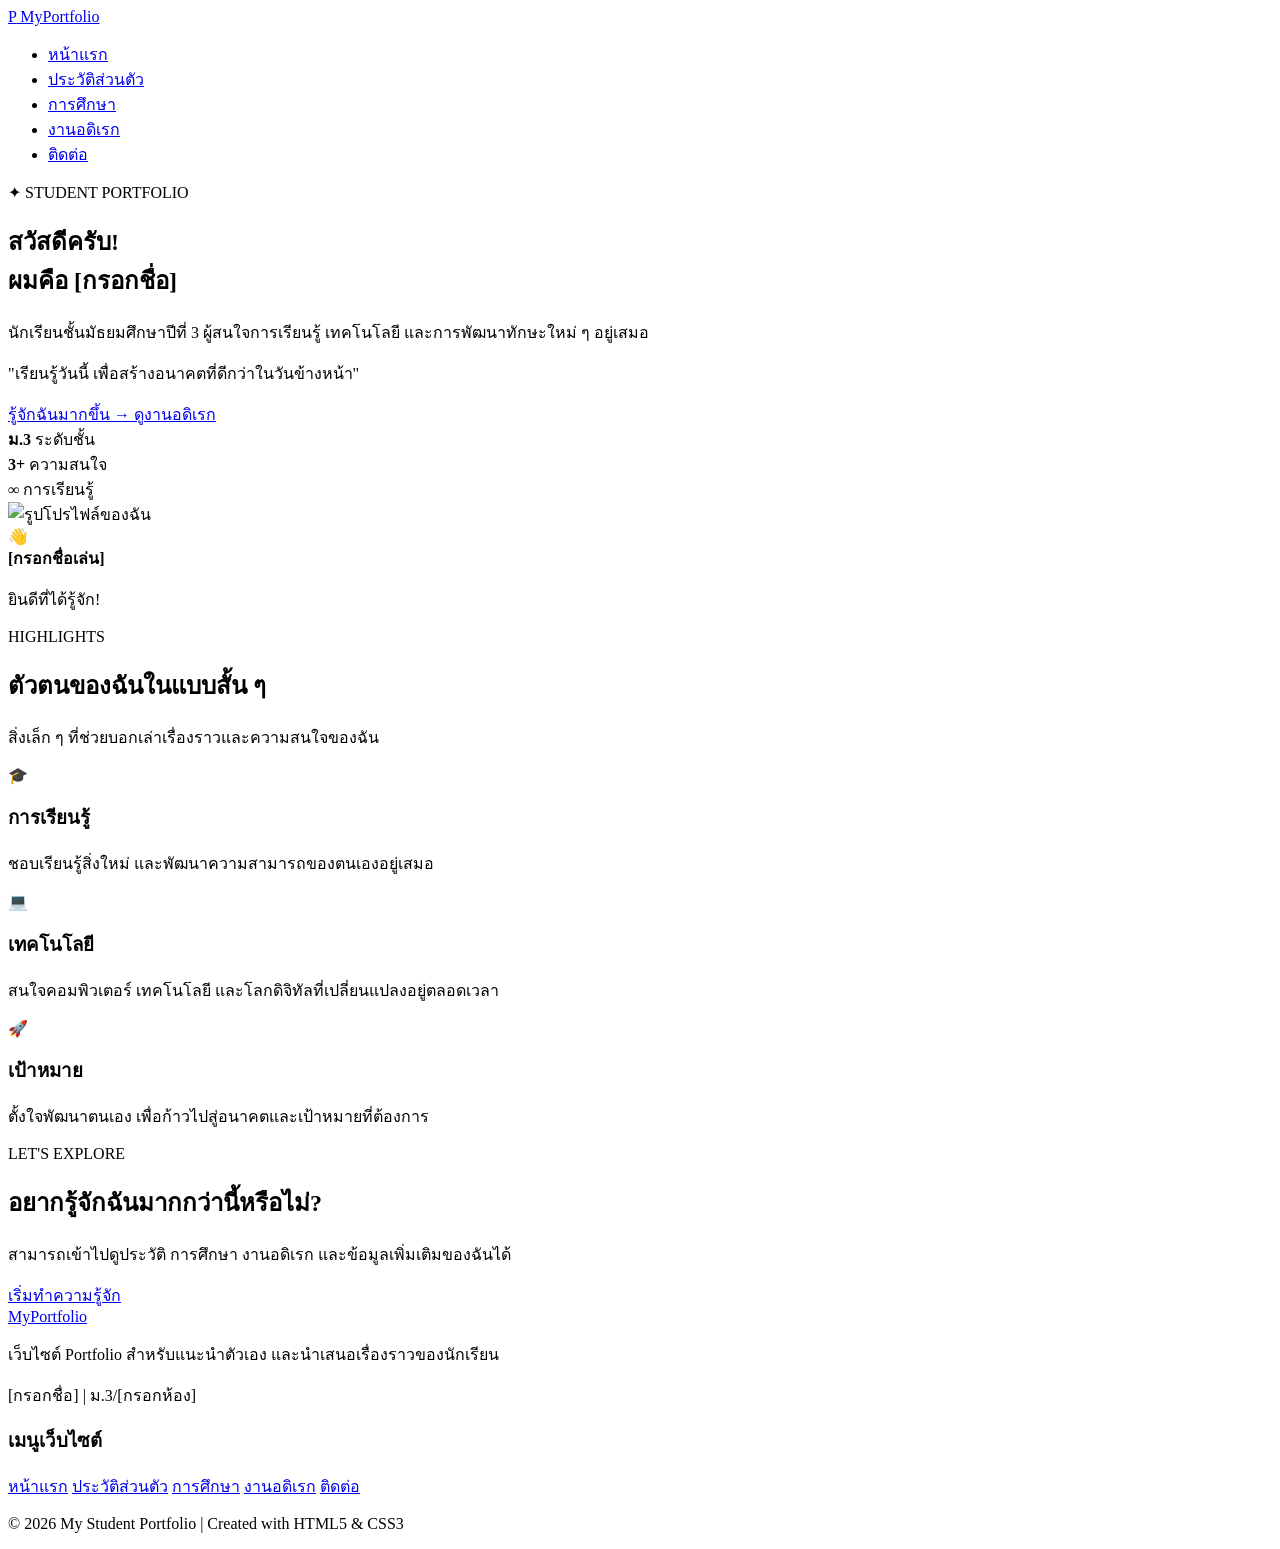
==== index.html @ c2ec310e "Create index.html" ====
<!DOCTYPE html>
<html lang="th">
<head>
    <meta charset="UTF-8">
    <meta name="viewport" content="width=device-width, initial-scale=1.0">

    <title>My Portfolio | หน้าแรก</title>

    <link rel="stylesheet" href="style.css">
</head>

<body>

    <!-- Navigation -->
    <header class="site-header">
        <nav class="navbar container">

            <a href="index.html" class="logo">
                <span class="logo-icon">P</span>
                MyPortfolio
            </a>

            <ul class="nav-menu">
                <li>
                    <a href="index.html" class="active">หน้าแรก</a>
                </li>

                <li>
                    <a href="profile.html">ประวัติส่วนตัว</a>
                </li>

                <li>
                    <a href="education.html">การศึกษา</a>
                </li>

                <li>
                    <a href="hobby.html">งานอดิเรก</a>
                </li>

                <li>
                    <a href="contact.html">ติดต่อ</a>
                </li>
            </ul>

        </nav>
    </header>


    <!-- Main Content -->
    <main>

        <!-- Hero Section -->
        <section class="hero">

            <div class="hero-decoration decoration-1"></div>
            <div class="hero-decoration decoration-2"></div>
            <div class="hero-decoration decoration-3"></div>

            <div class="container hero-content">

                <!-- Hero Text -->
                <div class="hero-text">

                    <p class="hero-small-title">
                        ✦ STUDENT PORTFOLIO
                    </p>

                    <h1>
                        สวัสดีครับ!<br>
                        ผมคือ <span>[กรอกชื่อ]</span>
                    </h1>

                    <p class="hero-description">
                        นักเรียนชั้นมัธยมศึกษาปีที่ 3
                        ผู้สนใจการเรียนรู้ เทคโนโลยี
                        และการพัฒนาทักษะใหม่ ๆ อยู่เสมอ
                    </p>

                    <p class="hero-quote">
                        "เรียนรู้วันนี้ เพื่อสร้างอนาคตที่ดีกว่าในวันข้างหน้า"
                    </p>

                    <div class="hero-buttons">

                        <a href="profile.html" class="btn btn-primary">
                            รู้จักฉันมากขึ้น
                            <span>→</span>
                        </a>

                        <a href="hobby.html" class="btn btn-secondary">
                            ดูงานอดิเรก
                        </a>

                    </div>

                    <!-- Statistics -->
                    <div class="hero-stats">

                        <div class="stat-item">
                            <strong>ม.3</strong>
                            <span>ระดับชั้น</span>
                        </div>

                        <div class="stat-item">
                            <strong>3+</strong>
                            <span>ความสนใจ</span>
                        </div>

                        <div class="stat-item">
                            <strong>∞</strong>
                            <span>การเรียนรู้</span>
                        </div>

                    </div>

                </div>


                <!-- Hero Image -->
                <div class="hero-image-area">

                    <div class="profile-circle-decoration"></div>

                    <div class="hero-profile-card">

                        <div class="image-frame">
                            <img
                                src="https://placehold.co/600x600/E3F2FD/0D47A1?text=My+Profile"
                                alt="รูปโปรไฟล์ของฉัน">
                        </div>

                        <div class="profile-floating-card">
                            <span class="floating-icon">👋</span>

                            <div>
                                <strong>[กรอกชื่อเล่น]</strong>
                                <p>ยินดีที่ได้รู้จัก!</p>
                            </div>
                        </div>

                    </div>

                </div>

            </div>

        </section>


        <!-- Highlight Section -->
        <section class="section highlights-section">

            <div class="container">

                <div class="section-heading center-heading">
                    <p class="section-label">HIGHLIGHTS</p>
                    <h2>ตัวตนของฉันในแบบสั้น ๆ</h2>
                    <p>
                        สิ่งเล็ก ๆ ที่ช่วยบอกเล่าเรื่องราวและความสนใจของฉัน
                    </p>
                </div>

                <div class="highlight-grid">

                    <article class="highlight-card">
                        <div class="highlight-icon">🎓</div>

                        <h3>การเรียนรู้</h3>

                        <p>
                            ชอบเรียนรู้สิ่งใหม่
                            และพัฒนาความสามารถของตนเองอยู่เสมอ
                        </p>
                    </article>


                    <article class="highlight-card">
                        <div class="highlight-icon">💻</div>

                        <h3>เทคโนโลยี</h3>

                        <p>
                            สนใจคอมพิวเตอร์ เทคโนโลยี
                            และโลกดิจิทัลที่เปลี่ยนแปลงอยู่ตลอดเวลา
                        </p>
                    </article>


                    <article class="highlight-card">
                        <div class="highlight-icon">🚀</div>

                        <h3>เป้าหมาย</h3>

                        <p>
                            ตั้งใจพัฒนาตนเอง
                            เพื่อก้าวไปสู่อนาคตและเป้าหมายที่ต้องการ
                        </p>
                    </article>

                </div>

            </div>

        </section>


        <!-- Call To Action -->
        <section class="cta-section">

            <div class="container cta-content">

                <div>
                    <p class="section-label light-label">LET'S EXPLORE</p>

                    <h2>
                        อยากรู้จักฉันมากกว่านี้หรือไม่?
                    </h2>

                    <p>
                        สามารถเข้าไปดูประวัติ การศึกษา
                        งานอดิเรก และข้อมูลเพิ่มเติมของฉันได้
                    </p>
                </div>

                <a href="profile.html" class="btn btn-white">
                    เริ่มทำความรู้จัก
                </a>

            </div>

        </section>

    </main>


    <!-- Footer -->
    <footer class="site-footer">

        <div class="container footer-grid">

            <div class="footer-about">

                <a href="index.html" class="footer-logo">
                    MyPortfolio
                </a>

                <p>
                    เว็บไซต์ Portfolio สำหรับแนะนำตัวเอง
                    และนำเสนอเรื่องราวของนักเรียน
                </p>

                <p class="footer-student">
                    [กรอกชื่อ] | ม.3/[กรอกห้อง]
                </p>

            </div>


            <div class="footer-links">

                <h3>เมนูเว็บไซต์</h3>

                <a href="index.html">หน้าแรก</a>
                <a href="profile.html">ประวัติส่วนตัว</a>
                <a href="education.html">การศึกษา</a>
                <a href="hobby.html">งานอดิเรก</a>
                <a href="contact.html">ติดต่อ</a>

            </div>

        </div>


        <div class="footer-bottom">
            <p>
                © 2026 My Student Portfolio |
                Created with HTML5 & CSS3
            </p>
        </div>

    </footer>

</body>
</html>
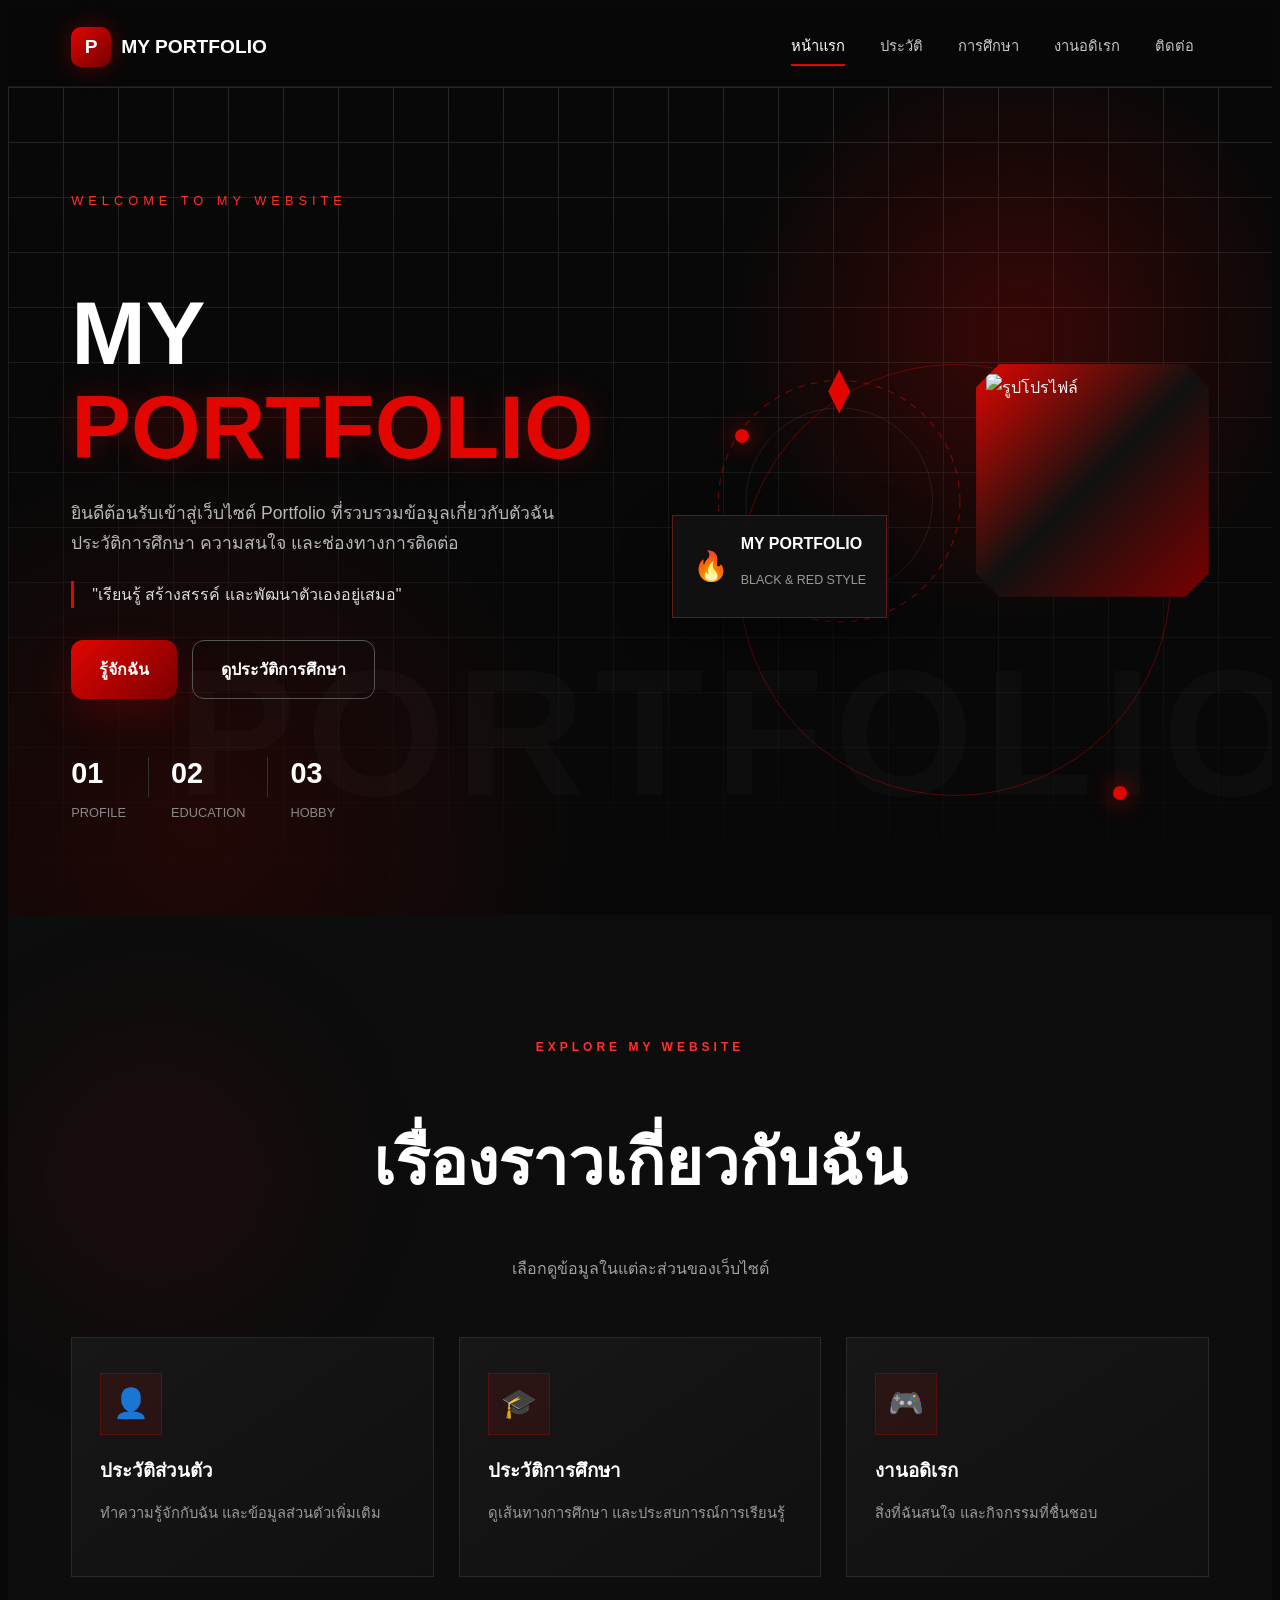
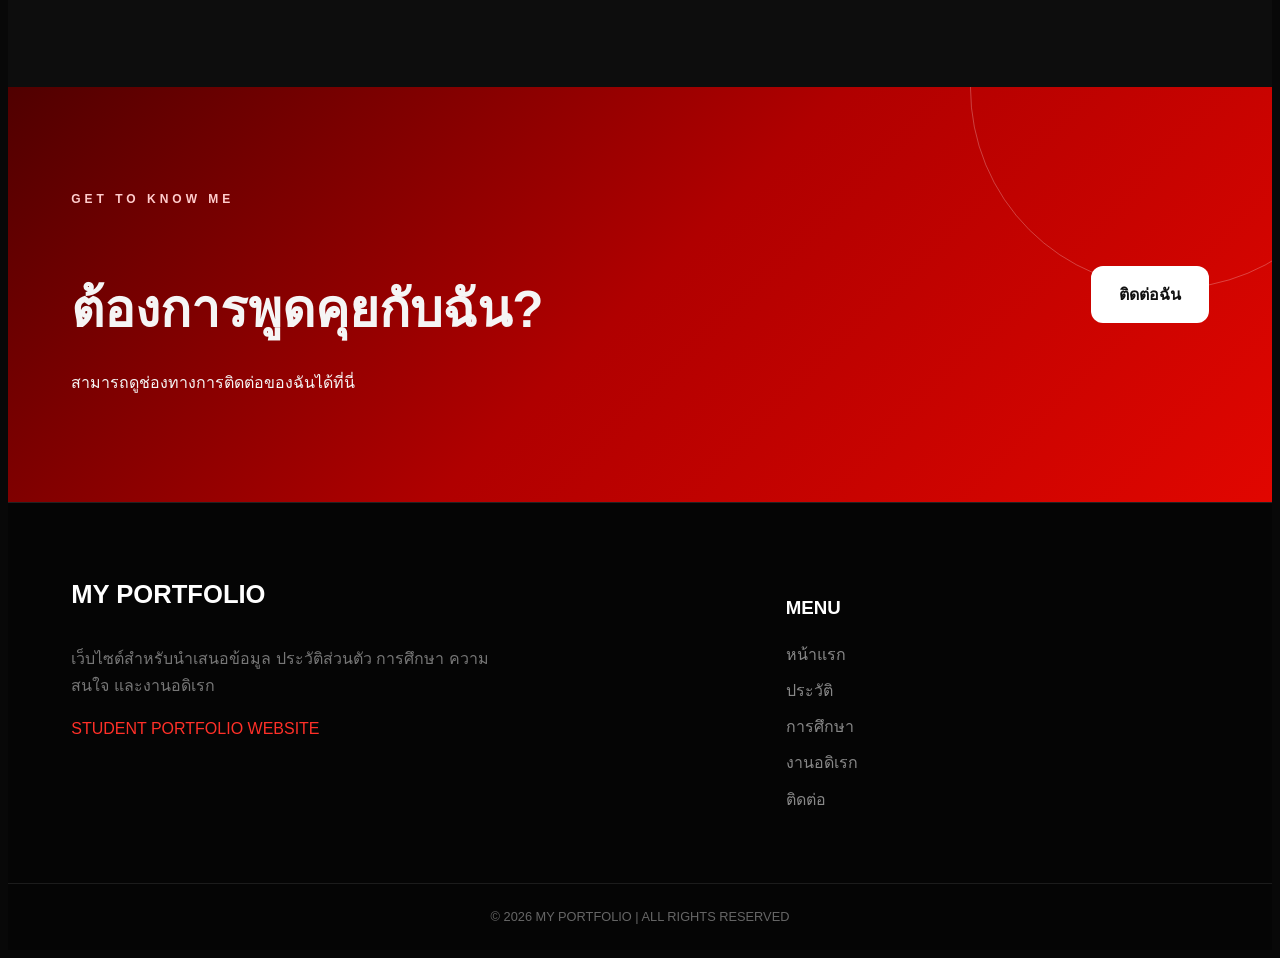
==== commit 2b83dabd: "Update index.html" ====
--- a/index.html
+++ b/index.html
@@ -3,8 +3,7 @@
 <head>
     <meta charset="UTF-8">
     <meta name="viewport" content="width=device-width, initial-scale=1.0">
-
-    <title>My Portfolio | หน้าแรก</title>
+    <title>หน้าแรก | My Portfolio</title>
 
     <link rel="stylesheet" href="style.css">
 </head>
@@ -17,98 +16,74 @@
 
             <a href="index.html" class="logo">
                 <span class="logo-icon">P</span>
-                MyPortfolio
+                MY PORTFOLIO
             </a>
 
             <ul class="nav-menu">
-                <li>
-                    <a href="index.html" class="active">หน้าแรก</a>
-                </li>
-
-                <li>
-                    <a href="profile.html">ประวัติส่วนตัว</a>
-                </li>
-
-                <li>
-                    <a href="education.html">การศึกษา</a>
-                </li>
-
-                <li>
-                    <a href="hobby.html">งานอดิเรก</a>
-                </li>
-
-                <li>
-                    <a href="contact.html">ติดต่อ</a>
-                </li>
+                <li><a href="index.html" class="active">หน้าแรก</a></li>
+                <li><a href="profile.html">ประวัติ</a></li>
+                <li><a href="education.html">การศึกษา</a></li>
+                <li><a href="hobby.html">งานอดิเรก</a></li>
+                <li><a href="contact.html">ติดต่อ</a></li>
             </ul>
 
         </nav>
     </header>
 
 
-    <!-- Main Content -->
+    <!-- Hero -->
     <main>
 
-        <!-- Hero Section -->
         <section class="hero">
 
-            <div class="hero-decoration decoration-1"></div>
-            <div class="hero-decoration decoration-2"></div>
-            <div class="hero-decoration decoration-3"></div>
-
             <div class="container hero-content">
 
-                <!-- Hero Text -->
                 <div class="hero-text">
 
                     <p class="hero-small-title">
-                        ✦ STUDENT PORTFOLIO
+                        WELCOME TO MY WEBSITE
                     </p>
 
                     <h1>
-                        สวัสดีครับ!<br>
-                        ผมคือ <span>[กรอกชื่อ]</span>
+                        MY <span>PORTFOLIO</span>
                     </h1>
 
                     <p class="hero-description">
-                        นักเรียนชั้นมัธยมศึกษาปีที่ 3
-                        ผู้สนใจการเรียนรู้ เทคโนโลยี
-                        และการพัฒนาทักษะใหม่ ๆ อยู่เสมอ
+                        ยินดีต้อนรับเข้าสู่เว็บไซต์ Portfolio
+                        ที่รวบรวมข้อมูลเกี่ยวกับตัวฉัน ประวัติการศึกษา
+                        ความสนใจ และช่องทางการติดต่อ
                     </p>
 
                     <p class="hero-quote">
-                        "เรียนรู้วันนี้ เพื่อสร้างอนาคตที่ดีกว่าในวันข้างหน้า"
+                        "เรียนรู้ สร้างสรรค์ และพัฒนาตัวเองอยู่เสมอ"
                     </p>
 
                     <div class="hero-buttons">
-
                         <a href="profile.html" class="btn btn-primary">
-                            รู้จักฉันมากขึ้น
-                            <span>→</span>
+                            รู้จักฉัน
                         </a>
 
-                        <a href="hobby.html" class="btn btn-secondary">
-                            ดูงานอดิเรก
+                        <a href="education.html" class="btn btn-secondary">
+                            ดูประวัติการศึกษา
                         </a>
-
                     </div>
 
-                    <!-- Statistics -->
+
                     <div class="hero-stats">
 
                         <div class="stat-item">
-                            <strong>ม.3</strong>
-                            <span>ระดับชั้น</span>
+                            <strong>01</strong>
+                            <span>PROFILE</span>
                         </div>
 
                         <div class="stat-item">
-                            <strong>3+</strong>
-                            <span>ความสนใจ</span>
+                            <strong>02</strong>
+                            <span>EDUCATION</span>
                         </div>
 
                         <div class="stat-item">
-                            <strong>∞</strong>
-                            <span>การเรียนรู้</span>
+                            <strong>03</strong>
+                            <span>HOBBY</span>
                         </div>
 
                     </div>
@@ -116,30 +91,62 @@
                 </div>
 
 
-                <!-- Hero Image -->
                 <div class="hero-image-area">
 
+                    <!-- SVG Decoration -->
+                    <svg
+                        class="hero-svg-decoration"
+                        viewBox="0 0 500 500"
+                        xmlns="http://www.w3.org/2000/svg"
+                        aria-hidden="true">
+
+                        <circle
+                            cx="250"
+                            cy="250"
+                            r="220"
+                            fill="none"
+                            stroke="#e10600"
+                            stroke-width="2"
+                            stroke-dasharray="12 12"
+                            opacity="0.5"/>
+
+                        <circle
+                            cx="250"
+                            cy="250"
+                            r="170"
+                            fill="none"
+                            stroke="#ffffff"
+                            stroke-width="1"
+                            opacity="0.15"/>
+
+                        <path
+                            d="M250 10 L270 50 L250 90 L230 50 Z"
+                            fill="#e10600"/>
+
+                    </svg>
+
                     <div class="profile-circle-decoration"></div>
 
                     <div class="hero-profile-card">
 
                         <div class="image-frame">
-                            <img
-                                src="https://placehold.co/600x600/E3F2FD/0D47A1?text=My+Profile"
-                                alt="รูปโปรไฟล์ของฉัน">
-                        </div>
-
-                        <div class="profile-floating-card">
-                            <span class="floating-icon">👋</span>
-
-                            <div>
-                                <strong>[กรอกชื่อเล่น]</strong>
-                                <p>ยินดีที่ได้รู้จัก!</p>
-                            </div>
+                            <!-- เปลี่ยนชื่อรูปตามรูปของคุณ -->
+                            <img src="profile.jpg" alt="รูปโปรไฟล์">
                         </div>
 
                     </div>
 
+                    <div class="profile-floating-card">
+
+                        <div class="floating-icon">🔥</div>
+
+                        <div>
+                            <strong>MY PORTFOLIO</strong>
+                            <p>BLACK & RED STYLE</p>
+                        </div>
+
+                    </div>
+
                 </div>
 
             </div>
@@ -147,55 +154,68 @@
         </section>
 
 
-        <!-- Highlight Section -->
+        <!-- Highlights -->
         <section class="section highlights-section">
 
             <div class="container">
 
                 <div class="section-heading center-heading">
-                    <p class="section-label">HIGHLIGHTS</p>
-                    <h2>ตัวตนของฉันในแบบสั้น ๆ</h2>
+
+                    <p class="section-label">
+                        EXPLORE MY WEBSITE
+                    </p>
+
+                    <h2>เรื่องราวเกี่ยวกับฉัน</h2>
+
                     <p>
-                        สิ่งเล็ก ๆ ที่ช่วยบอกเล่าเรื่องราวและความสนใจของฉัน
-                    </p>
-                </div>
+                        เลือกดูข้อมูลในแต่ละส่วนของเว็บไซต์
+                    </p>
+
+                </div>
+
 
                 <div class="highlight-grid">
 
-                    <article class="highlight-card">
+                    <a href="profile.html" class="highlight-card">
+
+                        <div class="highlight-icon">👤</div>
+
+                        <h3>ประวัติส่วนตัว</h3>
+
+                        <p>
+                            ทำความรู้จักกับฉัน
+                            และข้อมูลส่วนตัวเพิ่มเติม
+                        </p>
+
+                    </a>
+
+
+                    <a href="education.html" class="highlight-card">
+
                         <div class="highlight-icon">🎓</div>
 
-                        <h3>การเรียนรู้</h3>
+                        <h3>ประวัติการศึกษา</h3>
 
                         <p>
-                            ชอบเรียนรู้สิ่งใหม่
-                            และพัฒนาความสามารถของตนเองอยู่เสมอ
+                            ดูเส้นทางการศึกษา
+                            และประสบการณ์การเรียนรู้
                         </p>
-                    </article>
-
-
-                    <article class="highlight-card">
-                        <div class="highlight-icon">💻</div>
-
-                        <h3>เทคโนโลยี</h3>
+
+                    </a>
+
+
+                    <a href="hobby.html" class="highlight-card">
+
+                        <div class="highlight-icon">🎮</div>
+
+                        <h3>งานอดิเรก</h3>
 
                         <p>
-                            สนใจคอมพิวเตอร์ เทคโนโลยี
-                            และโลกดิจิทัลที่เปลี่ยนแปลงอยู่ตลอดเวลา
+                            สิ่งที่ฉันสนใจ
+                            และกิจกรรมที่ชื่นชอบ
                         </p>
-                    </article>
-
-
-                    <article class="highlight-card">
-                        <div class="highlight-icon">🚀</div>
-
-                        <h3>เป้าหมาย</h3>
-
-                        <p>
-                            ตั้งใจพัฒนาตนเอง
-                            เพื่อก้าวไปสู่อนาคตและเป้าหมายที่ต้องการ
-                        </p>
-                    </article>
+
+                    </a>
 
                 </div>
 
@@ -204,26 +224,29 @@
         </section>
 
 
-        <!-- Call To Action -->
+        <!-- CTA -->
         <section class="cta-section">
 
             <div class="container cta-content">
 
                 <div>
-                    <p class="section-label light-label">LET'S EXPLORE</p>
+
+                    <p class="section-label light-label">
+                        GET TO KNOW ME
+                    </p>
 
                     <h2>
-                        อยากรู้จักฉันมากกว่านี้หรือไม่?
+                        ต้องการพูดคุยกับฉัน?
                     </h2>
 
                     <p>
-                        สามารถเข้าไปดูประวัติ การศึกษา
-                        งานอดิเรก และข้อมูลเพิ่มเติมของฉันได้
-                    </p>
-                </div>
-
-                <a href="profile.html" class="btn btn-white">
-                    เริ่มทำความรู้จัก
+                        สามารถดูช่องทางการติดต่อของฉันได้ที่นี่
+                    </p>
+
+                </div>
+
+                <a href="contact.html" class="btn btn-white">
+                    ติดต่อฉัน
                 </a>
 
             </div>
@@ -241,16 +264,16 @@
             <div class="footer-about">
 
                 <a href="index.html" class="footer-logo">
-                    MyPortfolio
+                    MY PORTFOLIO
                 </a>
 
                 <p>
-                    เว็บไซต์ Portfolio สำหรับแนะนำตัวเอง
-                    และนำเสนอเรื่องราวของนักเรียน
+                    เว็บไซต์สำหรับนำเสนอข้อมูล ประวัติส่วนตัว
+                    การศึกษา ความสนใจ และงานอดิเรก
                 </p>
 
                 <p class="footer-student">
-                    [กรอกชื่อ] | ม.3/[กรอกห้อง]
+                    STUDENT PORTFOLIO WEBSITE
                 </p>
 
             </div>
@@ -258,10 +281,10 @@
 
             <div class="footer-links">
 
-                <h3>เมนูเว็บไซต์</h3>
+                <h3>MENU</h3>
 
                 <a href="index.html">หน้าแรก</a>
-                <a href="profile.html">ประวัติส่วนตัว</a>
+                <a href="profile.html">ประวัติ</a>
                 <a href="education.html">การศึกษา</a>
                 <a href="hobby.html">งานอดิเรก</a>
                 <a href="contact.html">ติดต่อ</a>
@@ -272,10 +295,7 @@
 
 
         <div class="footer-bottom">
-            <p>
-                © 2026 My Student Portfolio |
-                Created with HTML5 & CSS3
-            </p>
+            © 2026 MY PORTFOLIO | ALL RIGHTS RESERVED
         </div>
 
     </footer>
--- a/style.css
+++ b/style.css
@@ -0,0 +1,1574 @@
+# style.css — Black & Red Creative Portfolio
+
+```css
+@import url("https://fonts.googleapis.com/css2?family=Kanit:wght@300;400;500;600;700;800&family=Poppins:wght@400;500;600;700;800&display=swap");
+
+/* ========================================
+   RESET
+======================================== */
+
+* {
+    margin: 0;
+    padding: 0;
+    box-sizing: border-box;
+}
+
+html {
+    scroll-behavior: smooth;
+}
+
+body {
+    font-family: "Kanit", sans-serif;
+    background: #080808;
+    color: #f5f5f5;
+    line-height: 1.7;
+    overflow-x: hidden;
+}
+
+a {
+    text-decoration: none;
+    color: inherit;
+}
+
+img {
+    max-width: 100%;
+    display: block;
+}
+
+ul {
+    list-style: none;
+}
+
+
+/* ========================================
+   COLOR VARIABLES
+======================================== */
+
+:root {
+    --black: #080808;
+    --black-light: #111111;
+    --dark-gray: #181818;
+    --gray: #252525;
+    --light-gray: #a0a0a0;
+
+    --red-dark: #7a0000;
+    --red-main: #e10600;
+    --red-bright: #ff3028;
+    --red-soft: #ff706b;
+
+    --white: #ffffff;
+
+    --shadow-red: 0 15px 40px rgba(225, 6, 0, 0.20);
+    --shadow-dark: 0 20px 50px rgba(0, 0, 0, 0.45);
+
+    --radius-sm: 14px;
+    --radius-md: 24px;
+    --radius-lg: 36px;
+}
+
+
+/* ========================================
+   GLOBAL ELEMENTS
+======================================== */
+
+.container {
+    width: min(1180px, 90%);
+    margin: auto;
+    position: relative;
+}
+
+.section {
+    position: relative;
+    padding: 110px 0;
+}
+
+.section::before {
+    content: "";
+    position: absolute;
+    width: 300px;
+    height: 300px;
+    border-radius: 50%;
+    background: rgba(225, 6, 0, 0.06);
+    filter: blur(70px);
+    pointer-events: none;
+}
+
+.section-heading {
+    margin-bottom: 55px;
+}
+
+.center-heading {
+    max-width: 750px;
+    margin-left: auto;
+    margin-right: auto;
+    text-align: center;
+}
+
+.section-label {
+    display: inline-block;
+    margin-bottom: 14px;
+    color: var(--red-bright);
+    font-family: "Poppins", sans-serif;
+    font-size: 0.75rem;
+    font-weight: 700;
+    letter-spacing: 4px;
+    text-transform: uppercase;
+}
+
+.section-heading h2 {
+    color: var(--white);
+    font-size: clamp(2.3rem, 5vw, 4rem);
+    line-height: 1.2;
+}
+
+.section-heading p:not(.section-label) {
+    margin-top: 15px;
+    color: var(--light-gray);
+}
+
+
+/* ========================================
+   NAVIGATION
+======================================== */
+
+.site-header {
+    position: sticky;
+    top: 0;
+    z-index: 1000;
+    background: rgba(8, 8, 8, 0.85);
+    backdrop-filter: blur(16px);
+    border-bottom: 1px solid rgba(255, 255, 255, 0.06);
+}
+
+.navbar {
+    min-height: 78px;
+    display: flex;
+    align-items: center;
+    justify-content: space-between;
+    gap: 30px;
+}
+
+.logo {
+    display: flex;
+    align-items: center;
+    gap: 10px;
+    font-family: "Poppins", sans-serif;
+    font-size: 1.2rem;
+    font-weight: 800;
+    color: var(--white);
+}
+
+.logo-icon {
+    width: 40px;
+    height: 40px;
+    display: grid;
+    place-items: center;
+    color: white;
+    background: linear-gradient(135deg, var(--red-main), #730000);
+    border-radius: 10px;
+    box-shadow: 0 0 25px rgba(225, 6, 0, 0.35);
+}
+
+.nav-menu {
+    display: flex;
+    align-items: center;
+    gap: 5px;
+}
+
+.nav-menu a {
+    position: relative;
+    display: block;
+    padding: 10px 15px;
+    color: #c5c5c5;
+    font-size: 0.92rem;
+    font-weight: 500;
+    transition: 0.3s;
+}
+
+.nav-menu a::after {
+    content: "";
+    position: absolute;
+    left: 15px;
+    bottom: 4px;
+    width: 0;
+    height: 2px;
+    background: var(--red-main);
+    transition: 0.3s;
+}
+
+.nav-menu a:hover,
+.nav-menu a.active {
+    color: white;
+}
+
+.nav-menu a:hover::after,
+.nav-menu a.active::after {
+    width: calc(100% - 30px);
+}
+
+
+/* ========================================
+   BUTTONS
+======================================== */
+
+.btn {
+    position: relative;
+    display: inline-flex;
+    align-items: center;
+    justify-content: center;
+    gap: 10px;
+    padding: 15px 28px;
+    border-radius: 12px;
+    font-weight: 600;
+    overflow: hidden;
+    transition: 0.35s;
+}
+
+.btn-primary {
+    background: linear-gradient(
+        135deg,
+        var(--red-main),
+        var(--red-dark)
+    );
+    color: white;
+    box-shadow: var(--shadow-red);
+}
+
+.btn-primary::before {
+    content: "";
+    position: absolute;
+    width: 30px;
+    height: 180%;
+    top: -40%;
+    left: -80px;
+    background: rgba(255, 255, 255, 0.35);
+    transform: rotate(25deg);
+    transition: 0.5s;
+}
+
+.btn-primary:hover::before {
+    left: 120%;
+}
+
+.btn-primary:hover {
+    transform: translateY(-5px);
+    box-shadow: 0 20px 45px rgba(225, 6, 0, 0.35);
+}
+
+.btn-secondary {
+    color: white;
+    background: transparent;
+    border: 1px solid #555;
+}
+
+.btn-secondary:hover {
+    border-color: var(--red-main);
+    background: rgba(225, 6, 0, 0.08);
+    transform: translateY(-5px);
+}
+
+.btn-white {
+    background: white;
+    color: #111;
+}
+
+.btn-white:hover {
+    transform: translateY(-5px);
+    box-shadow: 0 15px 35px rgba(0, 0, 0, 0.35);
+}
+
+
+/* ========================================
+   HERO
+======================================== */
+
+.hero {
+    position: relative;
+    min-height: calc(100vh - 78px);
+    display: flex;
+    align-items: center;
+    overflow: hidden;
+    background:
+        radial-gradient(circle at 80% 30%, rgba(225, 6, 0, 0.22), transparent 25%),
+        radial-gradient(circle at 15% 90%, rgba(225, 6, 0, 0.12), transparent 30%),
+        #080808;
+}
+
+.hero::before {
+    content: "";
+    position: absolute;
+    inset: 0;
+    opacity: 0.12;
+    background-image:
+        linear-gradient(#ffffff 1px, transparent 1px),
+        linear-gradient(90deg, #ffffff 1px, transparent 1px);
+    background-size: 55px 55px;
+    mask-image: linear-gradient(to bottom, black, transparent);
+}
+
+.hero::after {
+    content: "PORTFOLIO";
+    position: absolute;
+    right: -40px;
+    bottom: 30px;
+    color: rgba(255, 255, 255, 0.025);
+    font-family: "Poppins", sans-serif;
+    font-size: clamp(5rem, 14vw, 14rem);
+    font-weight: 800;
+    letter-spacing: 10px;
+    pointer-events: none;
+}
+
+.hero-content {
+    position: relative;
+    z-index: 2;
+    display: grid;
+    grid-template-columns: 1.05fr 0.95fr;
+    align-items: center;
+    gap: 70px;
+    padding: 90px 0;
+}
+
+.hero-text {
+    animation: fadeUp 0.9s ease;
+}
+
+.hero-small-title {
+    margin-bottom: 15px;
+    color: var(--red-bright);
+    font-family: "Poppins", sans-serif;
+    font-size: 0.8rem;
+    letter-spacing: 5px;
+}
+
+.hero h1 {
+    margin-bottom: 25px;
+    color: white;
+    font-size: clamp(3rem, 7vw, 6rem);
+    line-height: 1.05;
+}
+
+.hero h1 span {
+    color: var(--red-main);
+    text-shadow: 0 0 30px rgba(225, 6, 0, 0.3);
+}
+
+.hero-description {
+    max-width: 620px;
+    color: #b7b7b7;
+    font-size: 1.1rem;
+}
+
+.hero-quote {
+    margin-top: 22px;
+    padding-left: 18px;
+    border-left: 3px solid var(--red-main);
+    color: #dddddd;
+}
+
+.hero-buttons {
+    display: flex;
+    flex-wrap: wrap;
+    gap: 15px;
+    margin-top: 32px;
+}
+
+.hero-stats {
+    display: flex;
+    gap: 45px;
+    margin-top: 50px;
+}
+
+.stat-item {
+    position: relative;
+}
+
+.stat-item:not(:last-child)::after {
+    content: "";
+    position: absolute;
+    right: -23px;
+    top: 8px;
+    width: 1px;
+    height: 40px;
+    background: #333;
+}
+
+.stat-item strong {
+    display: block;
+    color: white;
+    font-family: "Poppins", sans-serif;
+    font-size: 1.8rem;
+}
+
+.stat-item span {
+    color: #888;
+    font-size: 0.8rem;
+}
+
+
+/* ========================================
+   HERO PROFILE
+======================================== */
+
+.hero-image-area {
+    position: relative;
+    display: flex;
+    justify-content: center;
+    animation: fadeIn 1.2s ease;
+}
+
+.profile-circle-decoration {
+    position: absolute;
+    width: 430px;
+    height: 430px;
+    border: 1px solid rgba(225, 6, 0, 0.35);
+    border-radius: 50%;
+    animation: rotateSlow 15s linear infinite;
+}
+
+.profile-circle-decoration::before,
+.profile-circle-decoration::after {
+    content: "";
+    position: absolute;
+    width: 14px;
+    height: 14px;
+    border-radius: 50%;
+    background: var(--red-main);
+    box-shadow: 0 0 25px var(--red-main);
+}
+
+.profile-circle-decoration::before {
+    top: 15%;
+    left: -5px;
+}
+
+.profile-circle-decoration::after {
+    right: 10%;
+    bottom: -5px;
+}
+
+.hero-profile-card {
+    position: relative;
+    z-index: 2;
+    width: min(100%, 430px);
+}
+
+.image-frame {
+    position: relative;
+    padding: 10px;
+    background: linear-gradient(
+        135deg,
+        var(--red-main),
+        #111,
+        var(--red-dark)
+    );
+    clip-path: polygon(
+        10% 0,
+        90% 0,
+        100% 10%,
+        100% 90%,
+        90% 100%,
+        10% 100%,
+        0 90%,
+        0 10%
+    );
+    box-shadow: 0 0 50px rgba(225, 6, 0, 0.2);
+    transition: 0.5s;
+}
+
+.image-frame:hover {
+    transform: scale(1.04);
+}
+
+.image-frame img {
+    width: 100%;
+    aspect-ratio: 1 / 1;
+    object-fit: cover;
+    filter: grayscale(20%);
+    transition: 0.5s;
+}
+
+.image-frame:hover img {
+    filter: grayscale(0%);
+    transform: scale(1.04);
+}
+
+.profile-floating-card {
+    position: absolute;
+    left: -30px;
+    bottom: 20px;
+    display: flex;
+    align-items: center;
+    gap: 12px;
+    padding: 14px 20px;
+    background: rgba(18, 18, 18, 0.9);
+    border: 1px solid rgba(255, 48, 40, 0.35);
+    backdrop-filter: blur(10px);
+    box-shadow: var(--shadow-dark);
+    animation: floating 3s ease-in-out infinite;
+}
+
+.floating-icon {
+    font-size: 1.8rem;
+}
+
+.profile-floating-card strong {
+    color: white;
+}
+
+.profile-floating-card p {
+    color: #999;
+    font-size: 0.78rem;
+}
+
+
+/* ========================================
+   HIGHLIGHT CARDS
+======================================== */
+
+.highlights-section {
+    background: #0d0d0d;
+}
+
+.highlight-grid {
+    display: grid;
+    grid-template-columns: repeat(3, 1fr);
+    gap: 25px;
+}
+
+.highlight-card {
+    position: relative;
+    padding: 35px 28px;
+    background: linear-gradient(145deg, #171717, #101010);
+    border: 1px solid #282828;
+    overflow: hidden;
+    transition: 0.4s;
+}
+
+.highlight-card::before {
+    content: "";
+    position: absolute;
+    top: 0;
+    left: 0;
+    width: 4px;
+    height: 0;
+    background: var(--red-main);
+    transition: 0.4s;
+}
+
+.highlight-card:hover::before {
+    height: 100%;
+}
+
+.highlight-card:hover {
+    transform: translateY(-10px);
+    border-color: rgba(225, 6, 0, 0.4);
+    box-shadow: var(--shadow-red);
+}
+
+.highlight-icon {
+    width: 60px;
+    height: 60px;
+    display: grid;
+    place-items: center;
+    margin-bottom: 20px;
+    background: rgba(225, 6, 0, 0.1);
+    border: 1px solid rgba(225, 6, 0, 0.25);
+    color: var(--red-bright);
+    font-size: 1.8rem;
+}
+
+.highlight-card h3 {
+    margin-bottom: 10px;
+    color: white;
+}
+
+.highlight-card p {
+    color: #999;
+    font-size: 0.92rem;
+}
+
+
+/* ========================================
+   CTA
+======================================== */
+
+.cta-section {
+    position: relative;
+    padding: 90px 0;
+    overflow: hidden;
+    background:
+        linear-gradient(
+            135deg,
+            #500000,
+            #b00000,
+            #e10600
+        );
+}
+
+.cta-section::after {
+    content: "";
+    position: absolute;
+    width: 400px;
+    height: 400px;
+    right: -100px;
+    top: -200px;
+    border: 1px solid rgba(255, 255, 255, 0.25);
+    border-radius: 50%;
+}
+
+.cta-content {
+    position: relative;
+    z-index: 2;
+    display: flex;
+    align-items: center;
+    justify-content: space-between;
+    gap: 40px;
+}
+
+.cta-content h2 {
+    margin-bottom: 12px;
+    font-size: clamp(2rem, 4vw, 3.2rem);
+}
+
+.light-label {
+    color: #ffcccc;
+}
+
+
+/* ========================================
+   PAGE HEADER
+======================================== */
+
+.page-header {
+    position: relative;
+    padding: 110px 0;
+    overflow: hidden;
+    text-align: center;
+    background:
+        radial-gradient(circle at center, rgba(225, 6, 0, 0.16), transparent 40%),
+        #0a0a0a;
+}
+
+.page-header::before {
+    content: "";
+    position: absolute;
+    width: 500px;
+    height: 500px;
+    top: -350px;
+    left: 50%;
+    transform: translateX(-50%);
+    border: 1px solid rgba(225, 6, 0, 0.3);
+    border-radius: 50%;
+}
+
+.page-header h1 {
+    position: relative;
+    color: white;
+    font-size: clamp(2.7rem, 6vw, 5rem);
+    z-index: 2;
+}
+
+.page-header p {
+    position: relative;
+    z-index: 2;
+    color: #999;
+}
+
+
+/* ========================================
+   PROFILE PAGE
+======================================== */
+
+.profile-layout {
+    display: grid;
+    grid-template-columns: 0.85fr 1.15fr;
+    align-items: center;
+    gap: 80px;
+}
+
+.profile-image-column {
+    position: relative;
+}
+
+.large-profile-frame {
+    position: relative;
+    padding: 10px;
+    background: linear-gradient(135deg, var(--red-main), #111);
+    clip-path: polygon(
+        0 8%,
+        8% 0,
+        92% 0,
+        100% 8%,
+        100% 92%,
+        92% 100%,
+        8% 100%,
+        0 92%
+    );
+}
+
+.large-profile-frame img {
+    width: 100%;
+    aspect-ratio: 4 / 5;
+    object-fit: cover;
+    filter: grayscale(30%);
+}
+
+.profile-badge {
+    position: absolute;
+    right: -20px;
+    bottom: 25px;
+    padding: 15px 22px;
+    background: var(--red-main);
+    color: white;
+    font-family: "Poppins", sans-serif;
+    font-weight: 600;
+    box-shadow: var(--shadow-red);
+}
+
+.profile-info-column h2 {
+    margin-bottom: 20px;
+    color: white;
+    font-size: clamp(2.2rem, 5vw, 4rem);
+    line-height: 1.2;
+}
+
+.profile-info-column h2 span {
+    color: var(--red-main);
+}
+
+.profile-intro {
+    margin-bottom: 30px;
+    color: #aaa;
+}
+
+.info-grid {
+    display: grid;
+    grid-template-columns: repeat(2, 1fr);
+    gap: 15px;
+}
+
+.info-box {
+    display: flex;
+    align-items: center;
+    gap: 14px;
+    padding: 20px;
+    background: #121212;
+    border: 1px solid #292929;
+    transition: 0.3s;
+}
+
+.info-box:hover {
+    border-color: var(--red-main);
+    transform: translateY(-5px);
+}
+
+.info-icon {
+    width: 48px;
+    height: 48px;
+    display: grid;
+    place-items: center;
+    background: rgba(225, 6, 0, 0.1);
+    border: 1px solid rgba(225, 6, 0, 0.2);
+}
+
+.info-box small {
+    display: block;
+    color: #777;
+}
+
+.info-box strong {
+    color: white;
+}
+
+.about-section {
+    background: #0e0e0e;
+}
+
+.about-grid {
+    display: grid;
+    grid-template-columns: 1fr 1fr;
+    gap: 70px;
+}
+
+.about-text h2 {
+    margin-bottom: 20px;
+    color: white;
+    font-size: 3rem;
+}
+
+.about-text p {
+    margin-bottom: 15px;
+    color: #aaa;
+}
+
+.text-link {
+    display: inline-block;
+    margin-top: 20px;
+    color: var(--red-bright);
+    font-weight: 600;
+    transition: 0.3s;
+}
+
+.text-link:hover {
+    transform: translateX(8px);
+}
+
+.about-features {
+    display: grid;
+    gap: 15px;
+}
+
+.feature-item {
+    display: flex;
+    gap: 20px;
+    padding: 22px;
+    background: #151515;
+    border: 1px solid #252525;
+    transition: 0.3s;
+}
+
+.feature-item:hover {
+    transform: translateX(10px);
+    border-color: rgba(225, 6, 0, 0.4);
+}
+
+.feature-number {
+    min-width: 50px;
+    height: 50px;
+    display: grid;
+    place-items: center;
+    background: var(--red-main);
+    color: white;
+    font-family: "Poppins", sans-serif;
+    font-weight: 700;
+}
+
+.feature-item h3 {
+    color: white;
+}
+
+.feature-item p {
+    color: #888;
+    font-size: 0.9rem;
+}
+
+
+/* ========================================
+   EDUCATION TIMELINE
+======================================== */
+
+.timeline {
+    position: relative;
+    max-width: 900px;
+    margin: auto;
+}
+
+.timeline::before {
+    content: "";
+    position: absolute;
+    left: 26px;
+    top: 20px;
+    bottom: 20px;
+    width: 2px;
+    background: linear-gradient(
+        transparent,
+        var(--red-main),
+        transparent
+    );
+    box-shadow: 0 0 12px rgba(225, 6, 0, 0.6);
+}
+
+.timeline-item {
+    position: relative;
+    display: grid;
+    grid-template-columns: 55px 1fr;
+    gap: 35px;
+    margin-bottom: 45px;
+}
+
+.timeline-dot {
+    position: relative;
+    z-index: 2;
+    width: 55px;
+    height: 55px;
+    display: grid;
+    place-items: center;
+    border-radius: 50%;
+    background: #111;
+    border: 2px solid var(--red-main);
+    color: var(--red-bright);
+    box-shadow: 0 0 25px rgba(225, 6, 0, 0.2);
+    font-family: "Poppins", sans-serif;
+    font-weight: 700;
+}
+
+.timeline-content {
+    position: relative;
+    padding: 28px;
+    background: linear-gradient(145deg, #161616, #101010);
+    border: 1px solid #292929;
+    transition: 0.35s;
+}
+
+.timeline-content::before {
+    content: "";
+    position: absolute;
+    left: 0;
+    top: 0;
+    width: 5px;
+    height: 100%;
+    background: var(--red-main);
+}
+
+.timeline-content:hover {
+    transform: translateX(8px);
+    border-color: rgba(225, 6, 0, 0.45);
+    box-shadow: var(--shadow-red);
+}
+
+.timeline-period {
+    color: var(--red-bright);
+    font-size: 0.82rem;
+    font-weight: 600;
+}
+
+.timeline-content h3 {
+    margin: 8px 0;
+    color: white;
+}
+
+.timeline-content p {
+    color: #999;
+}
+
+.timeline-item.current .timeline-dot {
+    background: var(--red-main);
+    color: white;
+}
+
+.education-highlight-section {
+    background: #101010;
+}
+
+.education-highlight-grid {
+    display: grid;
+    grid-template-columns: repeat(3, 1fr);
+    gap: 20px;
+}
+
+.education-highlight-card {
+    padding: 30px;
+    background: #171717;
+    border: 1px solid #292929;
+    transition: 0.3s;
+}
+
+.education-highlight-card:hover {
+    transform: translateY(-8px);
+    border-color: var(--red-main);
+}
+
+.education-highlight-card span {
+    display: block;
+    margin-bottom: 15px;
+    font-size: 2rem;
+}
+
+.education-highlight-card small {
+    display: block;
+    margin-bottom: 7px;
+    color: #777;
+}
+
+.education-highlight-card strong {
+    color: white;
+}
+
+.table-wrapper {
+    overflow-x: auto;
+    border: 1px solid #2b2b2b;
+}
+
+.education-table {
+    width: 100%;
+    min-width: 650px;
+    border-collapse: collapse;
+    background: #111;
+}
+
+.education-table th {
+    padding: 20px;
+    text-align: left;
+    background: var(--red-dark);
+    color: white;
+}
+
+.education-table td {
+    padding: 20px;
+    border-bottom: 1px solid #292929;
+    color: #aaa;
+}
+
+.education-table tbody tr {
+    transition: 0.3s;
+}
+
+.education-table tbody tr:hover {
+    background: rgba(225, 6, 0, 0.08);
+}
+
+
+/* ========================================
+   HOBBY PAGE
+======================================== */
+
+.hobby-grid {
+    display: grid;
+    grid-template-columns: repeat(3, 1fr);
+    gap: 24px;
+}
+
+.hobby-card {
+    position: relative;
+    min-height: 290px;
+    padding: 32px;
+    background:
+        linear-gradient(145deg, #191919, #0e0e0e);
+    border: 1px solid #292929;
+    overflow: hidden;
+    transition: 0.4s;
+}
+
+.hobby-card::before {
+    content: "";
+    position: absolute;
+    width: 160px;
+    height: 160px;
+    right: -80px;
+    bottom: -80px;
+    border-radius: 50%;
+    background: rgba(225, 6, 0, 0.08);
+    transition: 0.4s;
+}
+
+.hobby-card:hover::before {
+    transform: scale(2);
+}
+
+.hobby-card:hover {
+    transform: translateY(-12px);
+    border-color: var(--red-main);
+    box-shadow: var(--shadow-red);
+}
+
+.hobby-icon {
+    position: relative;
+    z-index: 2;
+    width: 70px;
+    height: 70px;
+    display: grid;
+    place-items: center;
+    margin-bottom: 22px;
+    background: rgba(225, 6, 0, 0.12);
+    border: 1px solid rgba(225, 6, 0, 0.25);
+    font-size: 2rem;
+    transition: 0.4s;
+}
+
+.hobby-card:hover .hobby-icon {
+    transform: rotate(-8deg) scale(1.1);
+}
+
+.hobby-card h2 {
+    position: relative;
+    z-index: 2;
+    margin-bottom: 10px;
+    color: white;
+}
+
+.hobby-card p {
+    position: relative;
+    z-index: 2;
+    color: #999;
+}
+
+.hobby-number {
+    position: absolute;
+    z-index: 2;
+    right: 25px;
+    bottom: 18px;
+    color: rgba(225, 6, 0, 0.35);
+    font-family: "Poppins", sans-serif;
+    font-size: 2.4rem;
+    font-weight: 800;
+}
+
+.favorite-hobby-section {
+    background: #0e0e0e;
+}
+
+.favorite-hobby-layout {
+    display: grid;
+    grid-template-columns: 1fr 1fr;
+    gap: 70px;
+    align-items: center;
+}
+
+.favorite-hobby-image {
+    position: relative;
+    padding: 8px;
+    background: linear-gradient(135deg, var(--red-main), transparent);
+}
+
+.favorite-hobby-image img {
+    width: 100%;
+    aspect-ratio: 16 / 10;
+    object-fit: cover;
+    filter: grayscale(40%);
+    transition: 0.5s;
+}
+
+.favorite-hobby-image:hover img {
+    filter: grayscale(0%);
+    transform: scale(1.03);
+}
+
+.favorite-hobby-text h2 {
+    margin-bottom: 15px;
+    color: white;
+    font-size: 3rem;
+    line-height: 1.2;
+}
+
+.favorite-hobby-text h3 {
+    margin-bottom: 15px;
+    color: var(--red-bright);
+}
+
+.favorite-hobby-text p {
+    margin-bottom: 25px;
+    color: #999;
+}
+
+
+/* ========================================
+   CONTACT
+======================================== */
+
+.contact-intro {
+    margin-bottom: 50px;
+    text-align: center;
+}
+
+.contact-intro h2 {
+    margin-bottom: 12px;
+    color: white;
+    font-size: 3rem;
+}
+
+.contact-intro p {
+    color: #999;
+}
+
+.contact-grid {
+    display: grid;
+    grid-template-columns: repeat(3, 1fr);
+    gap: 24px;
+}
+
+.contact-card {
+    padding: 40px 28px;
+    text-align: center;
+    background: linear-gradient(145deg, #171717, #101010);
+    border: 1px solid #292929;
+    transition: 0.35s;
+}
+
+.contact-card:hover {
+    transform: translateY(-10px);
+    border-color: var(--red-main);
+    box-shadow: var(--shadow-red);
+}
+
+.contact-icon {
+    width: 70px;
+    height: 70px;
+    display: grid;
+    place-items: center;
+    margin: 0 auto 20px;
+    background: rgba(225, 6, 0, 0.1);
+    border: 1px solid rgba(225, 6, 0, 0.25);
+    font-size: 2rem;
+}
+
+.contact-card h3 {
+    margin-bottom: 8px;
+    color: white;
+}
+
+.contact-card p {
+    margin-bottom: 15px;
+    color: #999;
+}
+
+.contact-card a,
+.contact-card span {
+    color: var(--red-bright);
+    font-weight: 600;
+}
+
+.contact-cta {
+    position: relative;
+    padding: 110px 0;
+    overflow: hidden;
+    background:
+        radial-gradient(circle at center, #e10600 0%, #7a0000 40%, #100000 100%);
+}
+
+.contact-cta::before,
+.contact-cta::after {
+    content: "";
+    position: absolute;
+    border-radius: 50%;
+    border: 1px solid rgba(255, 255, 255, 0.15);
+}
+
+.contact-cta::before {
+    width: 500px;
+    height: 500px;
+    top: -250px;
+    left: -100px;
+}
+
+.contact-cta::after {
+    width: 350px;
+    height: 350px;
+    bottom: -200px;
+    right: -80px;
+}
+
+.contact-cta-content {
+    position: relative;
+    z-index: 2;
+    max-width: 750px;
+    margin: auto;
+    text-align: center;
+}
+
+.cta-profile-icon {
+    width: 85px;
+    height: 85px;
+    display: grid;
+    place-items: center;
+    margin: 0 auto 25px;
+    border: 1px solid rgba(255, 255, 255, 0.4);
+    border-radius: 50%;
+    background: rgba(0, 0, 0, 0.15);
+    font-size: 2.5rem;
+}
+
+.contact-cta h2 {
+    margin-bottom: 15px;
+    font-size: clamp(2rem, 5vw, 3.5rem);
+}
+
+.contact-cta p {
+    margin-bottom: 30px;
+}
+
+
+/* ========================================
+   FOOTER
+======================================== */
+
+.site-footer {
+    background: #050505;
+    border-top: 1px solid #222;
+    color: white;
+}
+
+.footer-grid {
+    display: grid;
+    grid-template-columns: 1.5fr 1fr;
+    gap: 80px;
+    padding: 70px 0;
+}
+
+.footer-logo {
+    display: inline-block;
+    margin-bottom: 12px;
+    color: white;
+    font-family: "Poppins", sans-serif;
+    font-size: 1.6rem;
+    font-weight: 800;
+}
+
+.footer-about p {
+    max-width: 450px;
+    color: #777;
+}
+
+.footer-student {
+    margin-top: 15px;
+    color: var(--red-bright) !important;
+}
+
+.footer-links {
+    display: flex;
+    flex-direction: column;
+    gap: 9px;
+}
+
+.footer-links h3 {
+    margin-bottom: 8px;
+}
+
+.footer-links a {
+    color: #888;
+    transition: 0.3s;
+}
+
+.footer-links a:hover {
+    padding-left: 8px;
+    color: var(--red-bright);
+}
+
+.footer-bottom {
+    padding: 22px;
+    border-top: 1px solid #1c1c1c;
+    color: #666;
+    text-align: center;
+    font-size: 0.8rem;
+}
+
+
+/* ========================================
+   ANIMATION
+======================================== */
+
+@keyframes fadeUp {
+
+    from {
+        opacity: 0;
+        transform: translateY(35px);
+    }
+
+    to {
+        opacity: 1;
+        transform: translateY(0);
+    }
+
+}
+
+@keyframes fadeIn {
+
+    from {
+        opacity: 0;
+    }
+
+    to {
+        opacity: 1;
+    }
+
+}
+
+@keyframes floating {
+
+    0%,
+    100% {
+        transform: translateY(0);
+    }
+
+    50% {
+        transform: translateY(-12px);
+    }
+
+}
+
+@keyframes rotateSlow {
+
+    from {
+        transform: rotate(0deg);
+    }
+
+    to {
+        transform: rotate(360deg);
+    }
+
+}
+
+
+/* ========================================
+   TABLET
+======================================== */
+
+@media (max-width: 900px) {
+
+    .navbar {
+        flex-direction: column;
+        padding: 14px 0;
+    }
+
+    .nav-menu {
+        justify-content: center;
+        flex-wrap: wrap;
+    }
+
+    .hero {
+        min-height: auto;
+    }
+
+    .hero-content {
+        grid-template-columns: 1fr;
+        padding: 80px 0;
+        text-align: center;
+    }
+
+    .hero-description {
+        margin: auto;
+    }
+
+    .hero-quote {
+        text-align: left;
+    }
+
+    .hero-buttons,
+    .hero-stats {
+        justify-content: center;
+    }
+
+    .profile-layout,
+    .about-grid,
+    .favorite-hobby-layout {
+        grid-template-columns: 1fr;
+    }
+
+    .profile-image-column {
+        max-width: 500px;
+        margin: auto;
+    }
+
+    .highlight-grid,
+    .hobby-grid {
+        grid-template-columns: repeat(2, 1fr);
+    }
+
+    .education-highlight-grid,
+    .contact-grid {
+        grid-template-columns: 1fr;
+    }
+
+    .cta-content {
+        flex-direction: column;
+        text-align: center;
+    }
+
+}
+
+
+/* ========================================
+   MOBILE
+======================================== */
+
+@media (max-width: 600px) {
+
+    .container {
+        width: min(92%, 1180px);
+    }
+
+    .section {
+        padding: 75px 0;
+    }
+
+    .nav-menu {
+        width: 100%;
+        gap: 2px;
+    }
+
+    .nav-menu a {
+        padding: 7px 9px;
+        font-size: 0.74rem;
+    }
+
+    .hero-content {
+        padding: 65px 0;
+        gap: 45px;
+    }
+
+    .hero h1 {
+        font-size: 3rem;
+    }
+
+    .hero-stats {
+        gap: 25px;
+    }
+
+    .stat-item:not(:last-child)::after {
+        right: -13px;
+    }
+
+    .profile-circle-decoration {
+        width: 290px;
+        height: 290px;
+    }
+
+    .profile-floating-card {
+        left: 0;
+        bottom: -10px;
+        padding: 11px 14px;
+    }
+
+    .highlight-grid,
+    .hobby-grid,
+    .info-grid {
+        grid-template-columns: 1fr;
+    }
+
+    .page-header {
+        padding: 80px 0;
+    }
+
+    .profile-layout,
+    .about-grid,
+    .favorite-hobby-layout {
+        gap: 45px;
+    }
+
+    .profile-badge {
+        right: 0;
+    }
+
+    .section-heading h2,
+    .about-text h2,
+    .favorite-hobby-text h2,
+    .contact-intro h2 {
+        font-size: 2.2rem;
+    }
+
+    .timeline-item {
+        grid-template-columns: 45px 1fr;
+        gap: 18px;
+    }
+
+    .timeline::before {
+        left: 21px;
+    }
+
+    .timeline-dot {
+        width: 45px;
+        height: 45px;
+    }
+
+    .timeline-content {
+        padding: 20px;
+    }
+
+    .footer-grid {
+        grid-template-columns: 1fr;
+        gap: 35px;
+        padding: 50px 0;
+    }
+
+}
+```
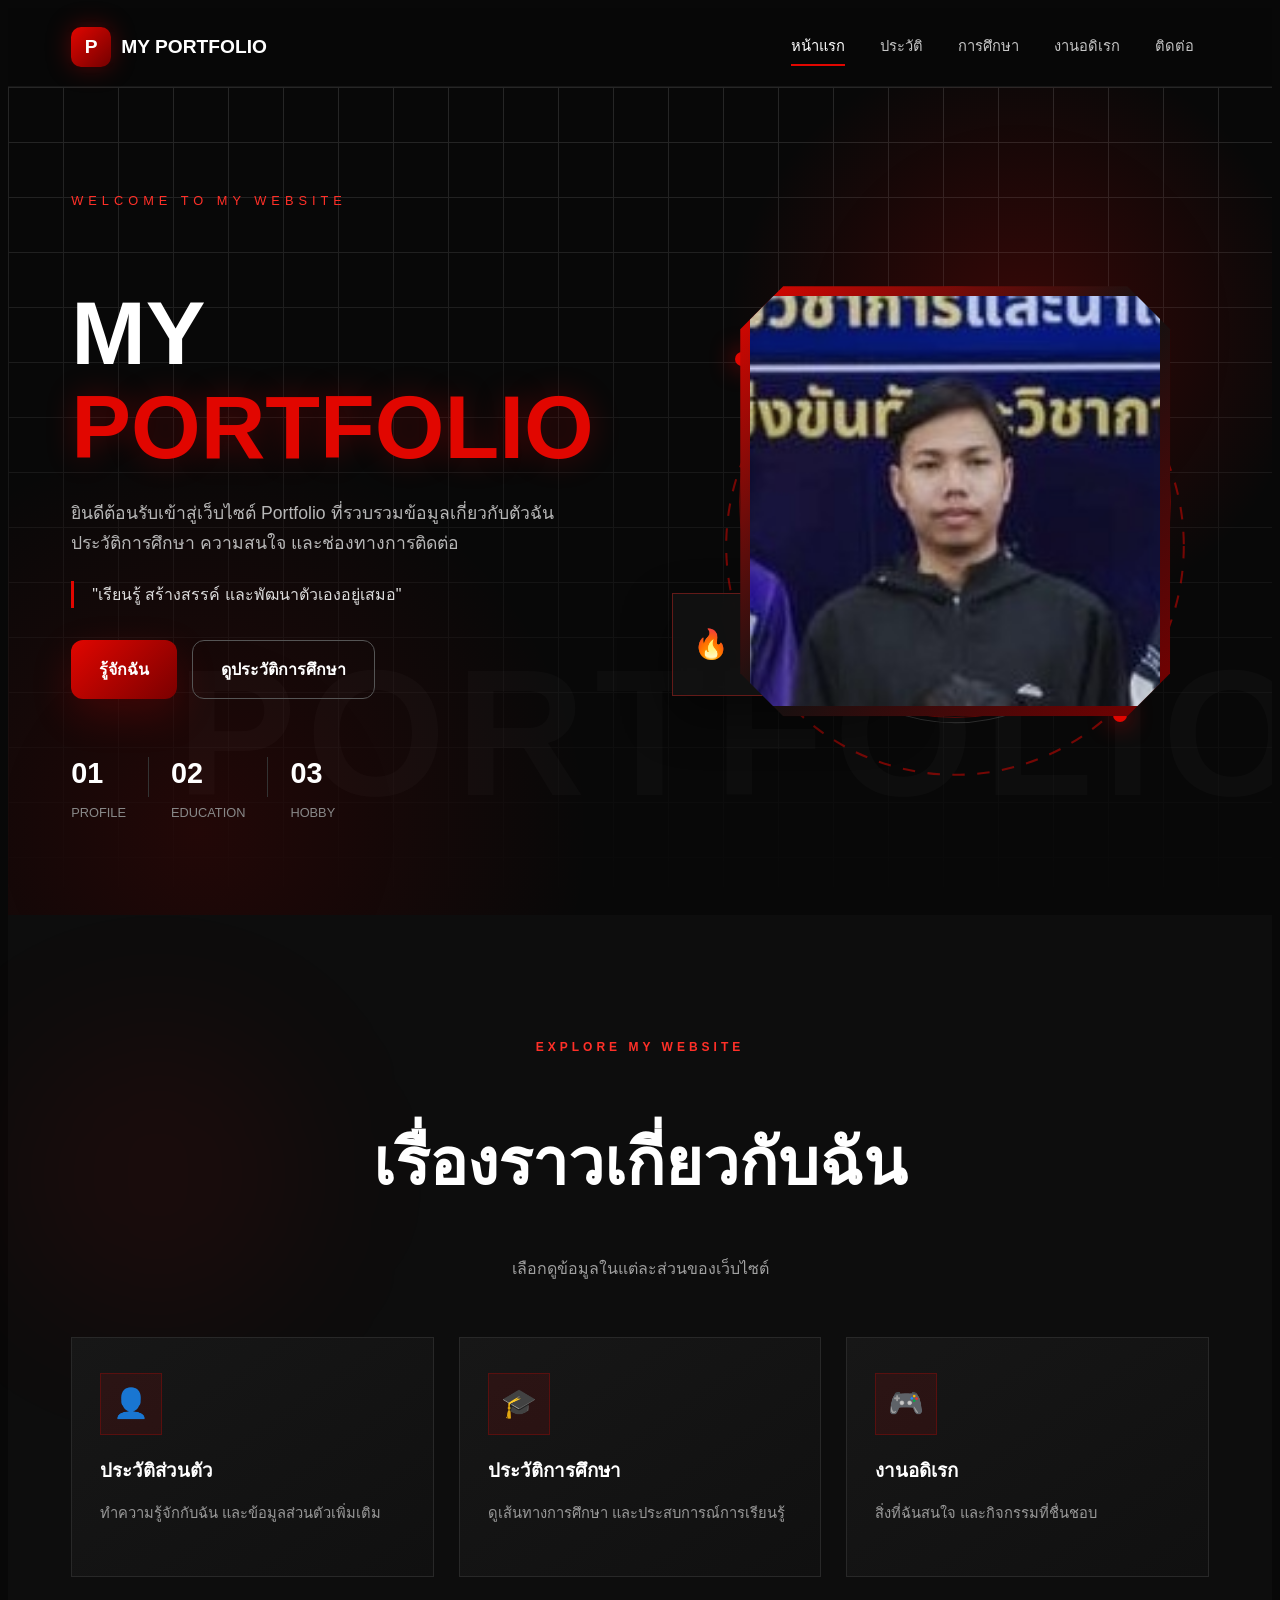
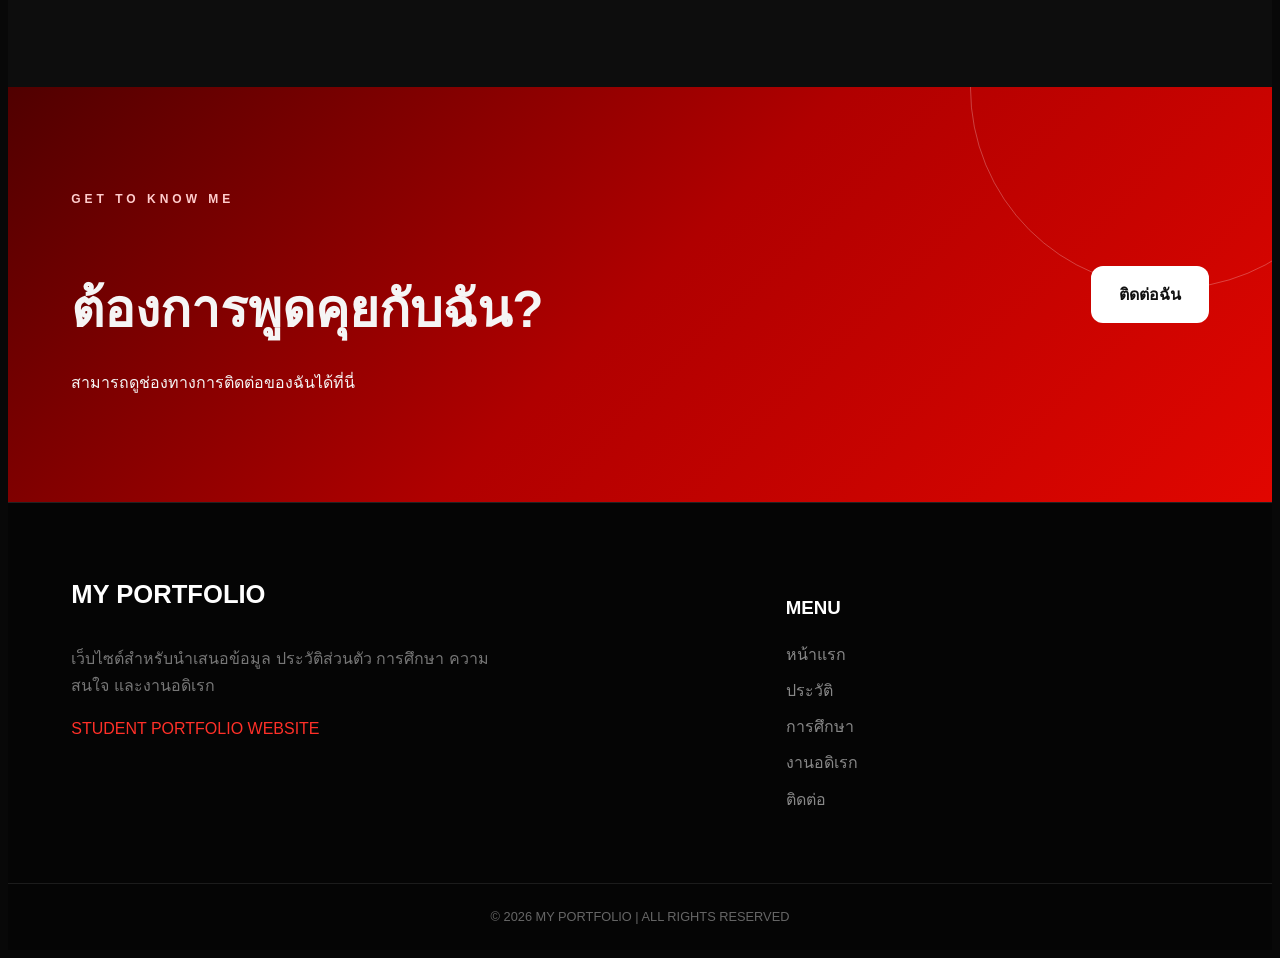
==== commit 39266f7d: "Update index.html" ====
--- a/index.html
+++ b/index.html
@@ -131,7 +131,7 @@
 
                         <div class="image-frame">
                             <!-- เปลี่ยนชื่อรูปตามรูปของคุณ -->
-                            <img src="profile.jpg" alt="รูปโปรไฟล์">
+                            <img src="images/profile.jpg" alt="รูปโปรไฟล์">
                         </div>
 
                     </div>
--- a/style.css
+++ b/style.css
@@ -1571,4 +1571,72 @@
     }
 
 }
-```
+/* ========================================
+   SVG DECORATIONS
+======================================== */
+
+.hero-svg-decoration {
+    position: absolute;
+    width: 520px;
+    height: 520px;
+    max-width: 120%;
+    z-index: 0;
+    animation: rotateSlow 25s linear infinite;
+    pointer-events: none;
+}
+
+.page-header {
+    position: relative;
+    overflow: hidden;
+}
+
+.page-svg {
+    position: absolute;
+    width: 100%;
+    height: 100%;
+    left: 0;
+    top: 0;
+    pointer-events: none;
+    opacity: 0.7;
+}
+
+.page-header .container {
+    position: relative;
+    z-index: 2;
+}
+
+.contact-cta {
+    position: relative;
+    overflow: hidden;
+}
+
+.contact-svg {
+    position: absolute;
+    width: 700px;
+    height: 700px;
+    max-width: 100%;
+    left: 50%;
+    top: 50%;
+    transform: translate(-50%, -50%);
+    pointer-events: none;
+    animation: rotateSlow 30s linear infinite;
+}
+
+.contact-cta-content {
+    position: relative;
+    z-index: 2;
+}
+
+@media (max-width: 600px) {
+
+    .hero-svg-decoration {
+        width: 320px;
+        height: 320px;
+    }
+
+    .page-svg {
+        width: 150%;
+        left: -25%;
+    }
+
+}
